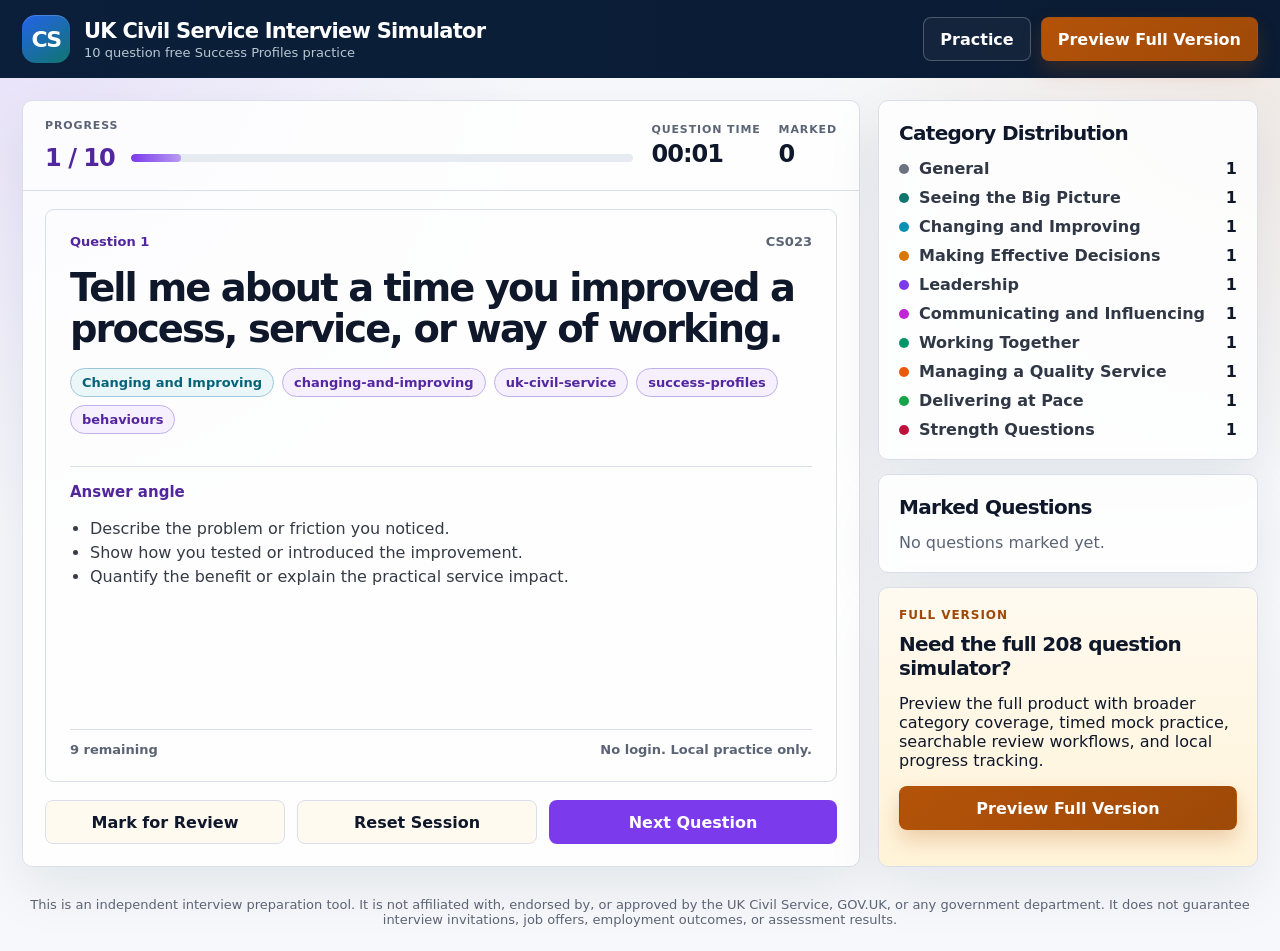
==== index.html @ 82d5f301 "update" ====
<!DOCTYPE html>
<html lang="en">
<head>
  <meta charset="UTF-8">
  <meta name="viewport" content="width=device-width, initial-scale=1.0">
  <title>UK Civil Service Interview Simulator | Success Profiles Practice</title>
  <meta name="description" content="UK Civil Service interview practice simulator for Success Profiles behaviours, strengths, experience, technical questions, personal statement follow ups, and panel follow ups.">
  <link rel="canonical" href="https://example.com/uk-civil-service-interview-simulator/">

  <meta property="og:title" content="UK Civil Service Interview Simulator">
  <meta property="og:description" content="Practise Civil Service Success Profiles interview questions with a focused free sample and preview the full 208 question simulator.">
  <meta property="og:type" content="website">
  <meta property="og:url" content="https://example.com/uk-civil-service-interview-simulator/">
  <meta property="og:image" content="https://example.com/uk-civil-service-interview-simulator/preview-assets/practice-session.png">

  <meta name="twitter:card" content="summary_large_image">
  <meta name="twitter:title" content="UK Civil Service Interview Simulator">
  <meta name="twitter:description" content="Success Profiles interview practice for behaviours, strengths, experience, technical prompts, and panel follow ups.">
  <meta name="twitter:image" content="https://example.com/uk-civil-service-interview-simulator/preview-assets/practice-session.png">

  <link rel="stylesheet" href="styles.css">

  <link rel="icon" href="favicon_io/favicon.ico" sizes="any">
  <link rel="icon" type="image/png" sizes="32x32" href="favicon_io/favicon-32x32.png">
  <link rel="icon" type="image/png" sizes="16x16" href="favicon_io/favicon-16x16.png">
  <link rel="apple-touch-icon" sizes="180x180" href="favicon_io/apple-touch-icon.png">
  <link rel="manifest" href="favicon_io/site.webmanifest">
  <meta name="theme-color" content="#0b1f3a">

  <script type="application/ld+json">
  {
    "@context": "https://schema.org",
    "@type": "SoftwareApplication",
    "name": "Civil Service Interview",
    "applicationCategory": "EducationalApplication",
    "operatingSystem": "Web, macOS, Windows",
    "description": "UK Civil Service interview practice simulator for Success Profiles behaviours, strengths, experience, technical questions, personal statement follow ups, and panel follow ups.",
    "url": "https://example.com/uk-civil-service-interview-simulator/",
    "offers": {
      "@type": "Offer",
      "price": "0.00",
      "priceCurrency": "USD"
    }
  }
  </script>
</head>
<body data-page="practice">
  <header class="topbar">
    <a class="brand" href="index.html" aria-label="UK Civil Service Interview Simulator">
      <span class="brand-mark">CS</span>
      <span>
        <strong>UK Civil Service Interview Simulator</strong>
        <small>10 question free Success Profiles practice</small>
      </span>
    </a>

    <nav class="top-actions" aria-label="Primary navigation">
      <a class="button button-ghost" href="#practice">Practice</a>
      <a class="button button-warm" href="preview.html">Preview Full Version</a>
    </nav>
  </header>

  <main class="page-shell">
    <section id="practice" class="practice-layout">
      <section class="practice-card" aria-label="Current practice question">
        <div class="session-bar">
          <div class="metric progress-metric">
            <span>Progress</span>
            <strong id="progressText">1 / 10</strong>
            <div class="progress-track" aria-hidden="true">
              <div id="progressFill" class="progress-fill"></div>
            </div>
          </div>

          <div class="metric">
            <span>Question Time</span>
            <strong id="timerText">00:00</strong>
          </div>

          <div class="metric">
            <span>Marked</span>
            <strong id="markedCount">0</strong>
          </div>
        </div>

        <article class="question-panel">
          <div class="question-meta">
            <span id="questionNumber">Question 1</span>
            <span id="questionId">CS001</span>
          </div>

          <h1 id="questionText">Tell me about yourself and how your background connects to this Civil Service role.</h1>

          <p id="questionNote" class="question-note" hidden></p>

          <div id="tagList" class="tag-list" aria-label="Question categories"></div>

          <div class="answer-angle">
            <h2>Answer angle</h2>
            <ul id="answerAngleList"></ul>
          </div>

          <div class="question-footer">
            <span id="remainingText">9 remaining</span>
            <span>No login. Local practice only.</span>
          </div>
        </article>

        <div class="practice-controls">
          <button id="reviewButton" class="button button-outline" type="button">Mark for Review</button>
          <button id="resetButton" class="button button-secondary" type="button">Reset Session</button>
          <button id="nextButton" class="button button-primary" type="button">Next Question</button>
        </div>
      </section>

      <aside class="side-stack" aria-label="Practice details">
        <section class="side-card">
          <h2>Category Distribution</h2>
          <div id="distributionList" class="distribution-list"></div>
        </section>

        <section class="side-card">
          <h2>Marked Questions</h2>
          <div id="markedList" class="marked-list">No questions marked yet.</div>
        </section>

        <section class="side-card full-card">
          <p class="eyebrow">Full version</p>
          <h2>Need the full 208 question simulator?</h2>
          <p>Preview the full product with broader category coverage, timed mock practice, searchable review workflows, and local progress tracking.</p>
          <a class="button button-warm full-width" href="preview.html">Preview Full Version</a>
          <p></p>
        <div class="a2a_kit a2a_kit_size_32 a2a_default_style">
          <a class="a2a_dd" href="https://www.addtoany.com/share"></a>
          <a class="a2a_button_facebook"></a>
          <a class="a2a_button_mastodon"></a>
          <a class="a2a_button_email"></a>
        </div>
        </section>
      </aside>
    </section>
  </main>

  <footer class="footer-note">This is an independent interview preparation tool. It is not affiliated with, endorsed by, or approved by the UK Civil Service, GOV.UK, or any government department. It does not guarantee interview invitations, job offers, employment outcomes, or assessment results.</footer>

  <script src="app.js"></script>
  <script defer src="https://static.addtoany.com/menu/page.js"></script>
</body>
</html>
---- styles.css ----
:root {
  --bg: #f6f8fb;
  --surface: #ffffff;
  --panel: #ffffff;
  --ink: #0f172a;
  --muted: #5b6475;
  --line: #d9dee8;
  --nav: #0b1f3a;
  --nav-2: #0a1b33;
  --accent: #7c3aed;
  --accent-strong: #52269c;
  --accent-deep: #632ebe;
  --warm: #b45309;
  --warm-strong: #9e4908;
  --warm-hover: #b45309;
  --warm-deep: #823c06;
  --shadow: 0 22px 55px rgba(15, 23, 42, 0.08);
  --brand-gradient-start: #2563eb;
  --brand-gradient-end: #0f766e;
  --progress-end: rgba(124, 58, 237, 0.45);
  --hero-accent-soft: rgba(124, 58, 237, 0.12);
  --hero-warm-soft: rgba(180, 83, 9, 0.1);
  --warm-shadow: rgba(180, 83, 9, 0.24);
  --warm-shadow-soft: rgba(180, 83, 9, 0.1);
  --warm-border: rgba(180, 83, 9, 0.3);
  --warm-ring: rgba(180, 83, 9, 0.18);
  --soft-warm-surface: #fffaf0;
  --soft-warm-surface-deep: #fff3d8;
  --note-surface: #fff7e6;
  --note-ink: #7b4c18;
  --preview-bg: #f8fbfd;
}

* {
  box-sizing: border-box;
}

html {
  scroll-behavior: smooth;
}

body {
  background:
    radial-gradient(circle at top left, var(--hero-accent-soft), transparent 34rem),
    radial-gradient(circle at top right, var(--hero-warm-soft), transparent 30rem),
    var(--bg);
  color: var(--ink);
  font-family: Inter, ui-sans-serif, system-ui, -apple-system, BlinkMacSystemFont, "Segoe UI", sans-serif;
  margin: 0;
}

a {
  color: inherit;
  text-decoration: none;
}

button,
input,
select {
  font: inherit;
}

h1,
h2,
h3,
p {
  margin-top: 0;
}

.topbar {
  align-items: center;
  background: linear-gradient(90deg, var(--nav), var(--nav-2));
  color: #fff;
  display: flex;
  gap: 24px;
  min-height: 78px;
  padding: 12px 22px;
  position: sticky;
  top: 0;
  z-index: 10;
}

.brand {
  align-items: center;
  display: inline-flex;
  gap: 14px;
  min-width: 0;
}

.brand-mark {
  align-items: center;
  background: linear-gradient(145deg, var(--brand-gradient-start), var(--brand-gradient-end));
  border-radius: 14px;
  box-shadow: inset 0 1px 0 rgba(255, 255, 255, 0.18);
  color: #ffffff;
  display: inline-flex;
  font-size: 22px;
  font-weight: 900;
  height: 48px;
  justify-content: center;
  letter-spacing: -0.08em;
  width: 48px;
}

.brand strong {
  display: block;
  font-size: 21px;
  letter-spacing: -0.035em;
}

.brand small {
  color: #b7c7d1;
  display: block;
  font-size: 13px;
  margin-top: 2px;
}

.top-actions {
  align-items: center;
  display: flex;
  gap: 10px;
  margin-left: auto;
}

.button {
  align-items: center;
  border: 1px solid transparent;
  border-radius: 8px;
  cursor: pointer;
  display: inline-flex;
  font-weight: 850;
  justify-content: center;
  min-height: 44px;
  padding: 10px 16px;
}

.button-primary {
  background: var(--accent);
  color: #fff;
}

.button-primary:hover {
  background: var(--accent-strong);
}

.button-warm {
  background: linear-gradient(145deg, var(--warm), var(--warm-strong));
  box-shadow: 0 10px 20px var(--warm-shadow);
  color: #fff;
}

.button-warm:hover {
  background: linear-gradient(145deg, var(--warm-hover), var(--warm-deep));
}

.button-outline,
.button-secondary {
  background: var(--soft-warm-surface);
  border-color: var(--line);
  color: var(--ink);
}

.button-ghost {
  background: rgba(255, 255, 255, 0.04);
  border-color: rgba(255, 255, 255, 0.24);
  color: #fff;
}

.button:disabled {
  cursor: default;
  opacity: 0.52;
}

.full-width {
  width: 100%;
}

.page-shell {
  margin: 0 auto;
  max-width: 1480px;
  padding: 22px;
}

.practice-card,
.side-card,
.waitlist-hero,
.feature-card {
  background: rgba(255, 255, 255, 0.86);
  border: 1px solid var(--line);
  border-radius: 10px;
  box-shadow: var(--shadow);
}

.eyebrow {
  color: var(--warm-strong);
  display: block;
  font-size: 12px;
  font-weight: 900;
  letter-spacing: 0.08em;
  margin: 0 0 10px;
  text-transform: uppercase;
}

.practice-layout {
  display: grid;
  gap: 18px;
  grid-template-columns: minmax(0, 1fr) 380px;
}

.practice-card {
  display: grid;
  grid-template-rows: auto minmax(420px, 1fr) auto;
  min-height: 610px;
  overflow: hidden;
}

.session-bar {
  align-items: center;
  border-bottom: 1px solid var(--line);
  display: grid;
  gap: 18px;
  grid-template-columns: minmax(260px, 1fr) auto auto;
  padding: 18px 22px;
}

.metric span {
  color: var(--muted);
  display: block;
  font-size: 11px;
  font-weight: 900;
  letter-spacing: 0.08em;
  margin-bottom: 4px;
  text-transform: uppercase;
}

.metric strong {
  display: block;
  font-size: 24px;
  letter-spacing: -0.04em;
}

.progress-metric {
  display: grid;
  gap: 8px 16px;
  grid-template-columns: auto minmax(120px, 1fr);
}

.progress-metric span {
  grid-column: 1 / -1;
}

.progress-metric strong {
  color: var(--accent-strong);
}

.progress-track {
  align-self: center;
  background: #e6eaf1;
  border-radius: 999px;
  height: 8px;
  overflow: hidden;
}

.progress-fill {
  background: linear-gradient(90deg, var(--accent), var(--progress-end));
  border-radius: inherit;
  height: 100%;
  width: 0;
}

.question-panel {
  border: 1px solid var(--line);
  border-radius: 9px;
  display: grid;
  grid-template-rows: auto auto auto minmax(0, 1fr) auto;
  margin: 18px 22px;
  min-height: 0;
  padding: 24px;
}

.question-meta,
.question-footer {
  align-items: center;
  color: var(--muted);
  display: flex;
  font-size: 13px;
  font-weight: 800;
  gap: 12px;
  justify-content: space-between;
}

.question-meta span:first-child {
  color: var(--accent-strong);
}

.question-panel h1 {
  font-size: clamp(28px, 3vw, 42px);
  letter-spacing: -0.05em;
  line-height: 1.08;
  margin: 18px 0;
}

.question-note {
  background: var(--note-surface);
  border-left: 4px solid var(--warm);
  border-radius: 6px;
  color: var(--note-ink);
  padding: 10px 12px;
}

.tag-list {
  display: flex;
  flex-wrap: wrap;
  gap: 8px;
  margin-bottom: 18px;
}

.tag-chip {
  --chip-color: var(--accent);
  background: color-mix(in srgb, var(--chip-color) 8%, white);
  border: 1px solid color-mix(in srgb, var(--chip-color) 28%, var(--line));
  border-radius: 999px;
  color: color-mix(in srgb, var(--chip-color) 68%, black);
  font-size: 13px;
  font-weight: 800;
  padding: 6px 11px;
}

.answer-angle {
  border-top: 1px solid var(--line);
  margin-top: 14px;
  padding-top: 16px;
}

.answer-angle h2 {
  color: var(--accent-strong);
  font-size: 15px;
  margin-bottom: 8px;
}

.answer-angle ul {
  color: #343b46;
  line-height: 1.5;
  margin-bottom: 0;
  padding-left: 20px;
}

.question-footer {
  border-top: 1px solid var(--line);
  padding-top: 12px;
}

.practice-controls {
  display: grid;
  gap: 12px;
  grid-template-columns: 1fr 1fr 1.2fr;
  padding: 0 22px 22px;
}

.side-stack {
  display: grid;
  gap: 14px;
}

.side-card {
  padding: 20px;
}

.side-card h2,
.feature-card h2 {
  font-size: 20px;
  letter-spacing: -0.035em;
  margin-bottom: 14px;
}

.distribution-list {
  display: grid;
  gap: 10px;
}

.distribution-row {
  align-items: center;
  display: grid;
  gap: 10px;
  grid-template-columns: 10px minmax(0, 1fr) auto;
}

.category-dot {
  background: var(--category-color);
  border-radius: 999px;
  height: 10px;
  width: 10px;
}

.distribution-row span:nth-child(2) {
  color: #303846;
  font-weight: 750;
}

.marked-list {
  color: var(--muted);
  display: grid;
  gap: 8px;
}

.marked-item {
  background: #fff;
  border: 1px solid var(--line);
  border-radius: 8px;
  padding: 10px;
}

.marked-item strong {
  color: var(--accent-strong);
  display: block;
  margin-bottom: 4px;
}

.full-card {
  background: linear-gradient(180deg, var(--soft-warm-surface), var(--soft-warm-surface-deep));
}

.footer-note {
  color: var(--muted);
  font-size: 13px;
  padding: 8px 22px 24px;
  text-align: center;
}

.waitlist-page {
  background:
    radial-gradient(circle at 3% 50%, var(--hero-accent-soft), transparent 13rem),
    radial-gradient(circle at 97% 12%, var(--hero-accent-soft), transparent 13rem),
    var(--preview-bg);
  border-radius: 0 0 22px 22px;
  min-height: 100vh;
  overflow: hidden;
}

.waitlist-shell {
  margin: 0 auto;
  max-width: 1320px;
  padding: 52px clamp(22px, 5vw, 66px) 42px;
  position: relative;
}

.waitlist-landing-hero {
  display: grid;
  justify-items: center;
  padding: 8px 0 38px;
  position: relative;
  text-align: center;
}

.hero-dot-field {
  background-image: radial-gradient(rgba(71, 85, 105, 0.22) 1px, transparent 1px);
  background-size: 14px 14px;
  height: 112px;
  opacity: 0.65;
  pointer-events: none;
  position: absolute;
  width: 150px;
}

.hero-dot-left {
  left: 0;
  top: 8px;
}

.hero-dot-right {
  bottom: 36px;
  right: 50px;
}

.hero-glow {
  background: var(--hero-accent-soft);
  border-radius: 999px;
  filter: blur(1px);
  pointer-events: none;
  position: absolute;
}

.hero-glow-left {
  height: 260px;
  left: -140px;
  top: 180px;
  width: 260px;
}

.hero-glow-right {
  height: 270px;
  right: -150px;
  top: -92px;
  width: 270px;
}

.client-badge {
  align-items: center;
  background: var(--hero-accent-soft);
  border-radius: 999px;
  color: var(--accent-strong);
  display: inline-flex;
  font-weight: 900;
  gap: 10px;
  margin-bottom: 22px;
  padding: 10px 20px;
}

.client-badge .bi {
  font-size: 20px;
  line-height: 1;
}

.waitlist-landing-hero h1 {
  font-size: clamp(42px, 6vw, 76px);
  letter-spacing: -0.065em;
  line-height: 0.98;
  margin: 0 auto 24px;
  max-width: 780px;
}

.waitlist-landing-hero p {
  color: #283449;
  font-size: 20px;
  line-height: 1.45;
  margin: 0 auto 30px;
  max-width: 650px;
}

.hero-cta {
  font-size: 22px;
  min-height: 64px;
  min-width: 340px;
}

.trust-row {
  align-items: center;
  color: #435069;
  display: flex;
  flex-wrap: wrap;
  font-weight: 750;
  gap: 0;
  justify-content: center;
  margin-top: 24px;
}

.trust-row span {
  align-items: center;
  display: inline-flex;
  gap: 9px;
  padding: 0 24px;
}

.trust-row .bi {
  font-size: 18px;
}

.trust-row span + span {
  border-left: 1px solid #cfd6e3;
}

.waitlist-feature-grid {
  display: grid;
  gap: 18px;
  grid-template-columns: repeat(4, minmax(0, 1fr));
  margin-top: 8px;
}

.waitlist-feature-card {
  background: rgba(255, 255, 255, 0.92);
  border: 1px solid #edf1f5;
  border-radius: 12px;
  box-shadow: 0 18px 38px rgba(15, 23, 42, 0.08);
  min-height: 230px;
  padding: 26px;
}

.feature-icon {
  align-items: center;
  border-radius: 999px;
  display: inline-flex;
  font-size: 34px;
  font-weight: 900;
  height: 66px;
  justify-content: center;
  margin-bottom: 22px;
  width: 66px;
}

.feature-icon .bi,
.price-badge .bi {
  line-height: 1;
}

.feature-icon.teal {
  background: var(--hero-accent-soft);
  color: var(--accent-deep);
}

.feature-icon.gold {
  background: var(--hero-warm-soft);
  color: var(--warm-strong);
}

.waitlist-feature-card h2 {
  font-size: 21px;
  letter-spacing: -0.035em;
  margin-bottom: 28px;
  position: relative;
}

.waitlist-feature-card h2::after {
  background: var(--accent);
  bottom: -13px;
  content: "";
  height: 2px;
  left: 0;
  position: absolute;
  width: 34px;
}

.waitlist-feature-card p {
  color: #283449;
  font-size: 17px;
  line-height: 1.45;
  margin: 0;
}

.product-preview-section {
  margin-top: 30px;
}

.preview-copy {
  align-items: end;
  display: grid;
  gap: 24px;
  grid-template-columns: minmax(0, 0.75fr) minmax(280px, 0.55fr);
  margin-bottom: 18px;
}

.preview-copy h2 {
  font-size: clamp(30px, 4vw, 46px);
  letter-spacing: -0.055em;
  margin: 0;
}

.preview-copy p {
  color: #344155;
  font-size: 17px;
  line-height: 1.5;
  margin: 0;
}

.preview-showcase {
  display: grid;
  gap: 18px;
  grid-template-columns: minmax(0, 1.35fr) minmax(300px, 0.65fr);
}

.preview-showcase.single-column {
  grid-template-columns: 1fr;
}

.preview-showcase figure {
  margin: 0;
}

.preview-main,
.preview-thumbs figure {
  background: rgba(255, 255, 255, 0.94);
  border: 1px solid #edf1f5;
  border-radius: 14px;
  box-shadow: 0 20px 45px rgba(15, 23, 42, 0.10);
  overflow: hidden;
}

.preview-main img,
.preview-thumbs img {
  display: block;
  height: auto;
  width: 100%;
}

.preview-main figcaption,
.preview-thumbs figcaption {
  color: #344155;
  font-weight: 850;
  padding: 14px 18px 16px;
}

.preview-placeholder {
  align-items: center;
  color: var(--muted);
  display: grid;
  font-size: 18px;
  min-height: 280px;
  padding: 32px;
  place-items: center;
  text-align: center;
}

.preview-thumbs {
  display: grid;
  gap: 14px;
}

.preview-thumbs figure {
  box-shadow: 0 14px 28px rgba(15, 23, 42, 0.08);
}

.preview-thumbs figcaption {
  font-size: 14px;
  padding: 10px 14px 12px;
}

.early-access-band {
  align-items: center;
  background: linear-gradient(135deg, var(--soft-warm-surface), var(--soft-warm-surface-deep));
  border: 1px solid var(--warm-border);
  border-radius: 12px;
  box-shadow: 0 16px 35px var(--warm-shadow-soft);
  display: grid;
  gap: 26px;
  grid-template-columns: auto minmax(0, 1fr) minmax(220px, 300px);
  margin-top: 28px;
  padding: 28px 34px;
}

.price-badge {
  align-items: center;
  background: linear-gradient(145deg, var(--warm), var(--warm-strong));
  border: 8px solid var(--warm-ring);
  border-radius: 999px;
  color: #fff;
  display: inline-flex;
  font-size: 36px;
  font-weight: 900;
  height: 92px;
  justify-content: center;
  width: 92px;
}

.early-access-band h2 {
  font-size: clamp(28px, 3vw, 36px);
  letter-spacing: -0.05em;
  margin-bottom: 6px;
}

.early-access-band h2 span {
  color: var(--warm-strong);
}

.early-access-band p {
  color: #344155;
  font-size: 17px;
  line-height: 1.45;
  margin: 0;
}

.price-cta {
  font-size: 20px;
  min-height: 62px;
}

.faq-section {
  margin-top: 34px;
}

.faq-header {
  margin: 0 auto 18px;
  max-width: 760px;
  text-align: center;
}

.faq-header h2 {
  font-size: clamp(30px, 4vw, 46px);
  letter-spacing: -0.055em;
  line-height: 1.05;
  margin-bottom: 12px;
}

.faq-header p {
  color: var(--muted);
  font-size: 17px;
  line-height: 1.5;
  margin: 0 auto;
}

.faq-grid {
  display: grid;
  gap: 16px;
  grid-template-columns: repeat(2, minmax(0, 1fr));
}

.faq-card {
  background: rgba(255, 255, 255, 0.92);
  border: 1px solid #edf1f5;
  border-radius: 12px;
  box-shadow: 0 14px 30px rgba(15, 23, 42, 0.06);
  padding: 22px;
}

.faq-card h3 {
  font-size: 19px;
  letter-spacing: -0.035em;
  line-height: 1.2;
  margin-bottom: 10px;
}

.faq-card p {
  color: #344155;
  font-size: 16px;
  line-height: 1.5;
  margin: 0;
}

@media (max-width: 980px) {
  .practice-layout,
  .waitlist-hero {
    grid-template-columns: 1fr;
  }

  .waitlist-feature-grid,
  .preview-copy,
  .preview-showcase,
  .early-access-band,
  .faq-grid {
    grid-template-columns: 1fr;
  }

  .price-cta,
  .hero-cta {
    width: 100%;
  }
}

@media (max-width: 720px) {
  .topbar,
  .top-actions {
    align-items: stretch;
    flex-direction: column;
  }

  .top-actions {
    margin-left: 0;
    width: 100%;
  }

  .page-shell {
    padding: 14px;
  }

  .session-bar,
  .practice-controls {
    grid-template-columns: 1fr;
  }

  .practice-card {
    display: block;
    min-height: 0;
  }

  .question-panel {
    display: block;
    min-height: 330px;
  }

  .question-panel h1 {
    font-size: 28px;
  }

  .waitlist-shell {
    padding: 34px 16px 28px;
  }

  .waitlist-landing-hero h1 {
    font-size: 42px;
  }

  .waitlist-landing-hero p {
    font-size: 18px;
  }

  .trust-row {
    align-items: stretch;
    flex-direction: column;
    gap: 10px;
  }

  .trust-row span {
    padding: 0;
  }

  .trust-row span + span {
    border-left: 0;
  }

  .early-access-band {
    padding: 22px;
  }

  .hero-cta {
    min-width: 0;
  }
}
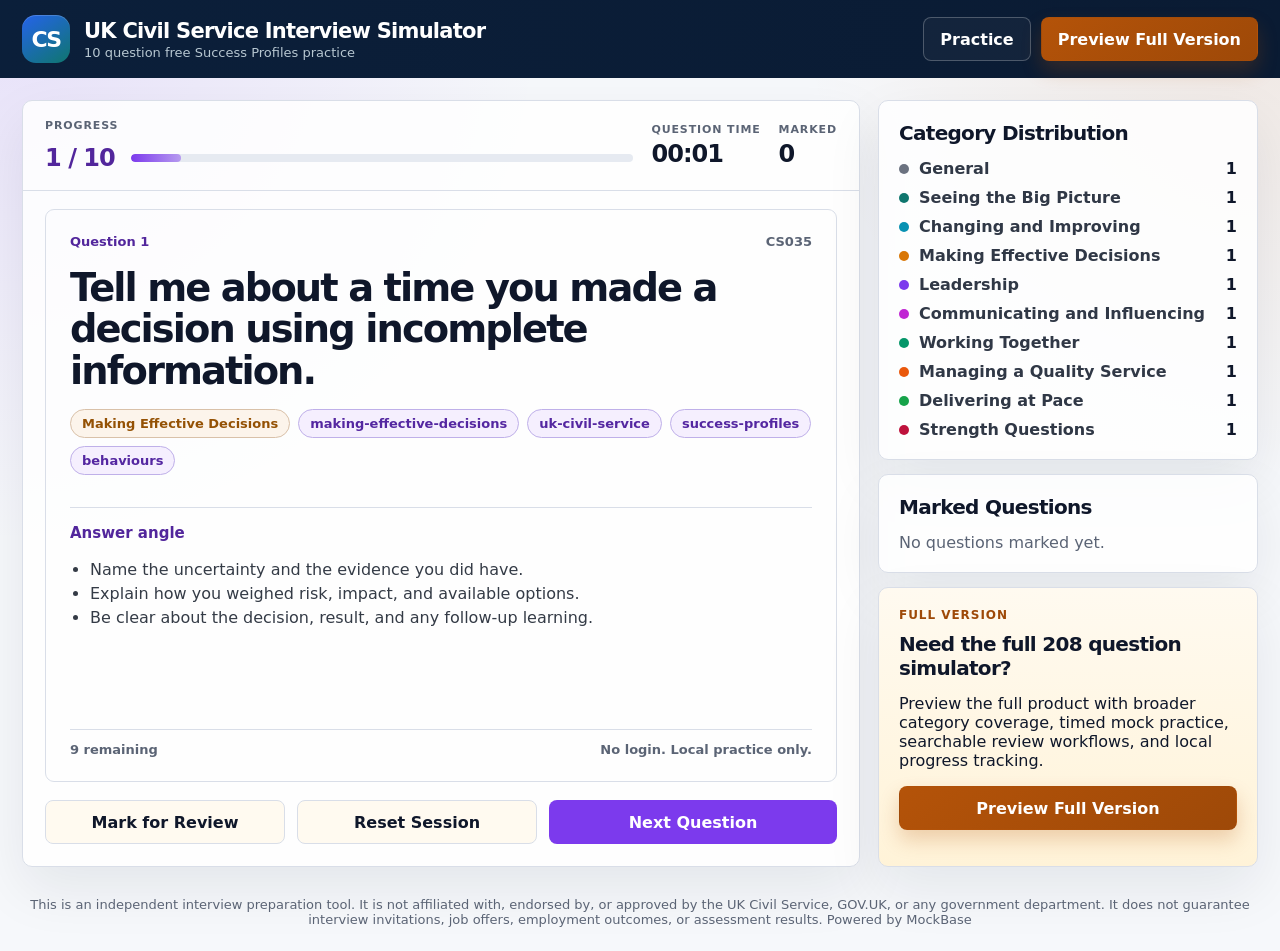
==== commit 736fe7d3: "updatge" ====
--- a/index.html
+++ b/index.html
@@ -5,18 +5,18 @@
   <meta name="viewport" content="width=device-width, initial-scale=1.0">
   <title>UK Civil Service Interview Simulator | Success Profiles Practice</title>
   <meta name="description" content="UK Civil Service interview practice simulator for Success Profiles behaviours, strengths, experience, technical questions, personal statement follow ups, and panel follow ups.">
-  <link rel="canonical" href="https://example.com/uk-civil-service-interview-simulator/">
+  <link rel="canonical" href="https://ukcivilservice.mockbase.app/">
 
   <meta property="og:title" content="UK Civil Service Interview Simulator">
   <meta property="og:description" content="Practise Civil Service Success Profiles interview questions with a focused free sample and preview the full 208 question simulator.">
   <meta property="og:type" content="website">
-  <meta property="og:url" content="https://example.com/uk-civil-service-interview-simulator/">
-  <meta property="og:image" content="https://example.com/uk-civil-service-interview-simulator/preview-assets/practice-session.png">
+  <meta property="og:url" content="https://ukcivilservice.mockbase.app/">
+  <meta property="og:image" content="https://ukcivilservice.mockbase.app/preview-assets/practice-session.png">
 
   <meta name="twitter:card" content="summary_large_image">
   <meta name="twitter:title" content="UK Civil Service Interview Simulator">
   <meta name="twitter:description" content="Success Profiles interview practice for behaviours, strengths, experience, technical prompts, and panel follow ups.">
-  <meta name="twitter:image" content="https://example.com/uk-civil-service-interview-simulator/preview-assets/practice-session.png">
+  <meta name="twitter:image" content="https://ukcivilservice.mockbase.app/preview-assets/practice-session.png">
 
   <link rel="stylesheet" href="styles.css">
 
@@ -35,7 +35,7 @@
     "applicationCategory": "EducationalApplication",
     "operatingSystem": "Web, macOS, Windows",
     "description": "UK Civil Service interview practice simulator for Success Profiles behaviours, strengths, experience, technical questions, personal statement follow ups, and panel follow ups.",
-    "url": "https://example.com/uk-civil-service-interview-simulator/",
+    "url": "https://ukcivilservice.mockbase.app",
     "offers": {
       "@type": "Offer",
       "price": "0.00",
@@ -141,7 +141,7 @@
     </section>
   </main>
 
-  <footer class="footer-note">This is an independent interview preparation tool. It is not affiliated with, endorsed by, or approved by the UK Civil Service, GOV.UK, or any government department. It does not guarantee interview invitations, job offers, employment outcomes, or assessment results.</footer>
+  <footer class="footer-note">This is an independent interview preparation tool. It is not affiliated with, endorsed by, or approved by the UK Civil Service, GOV.UK, or any government department. It does not guarantee interview invitations, job offers, employment outcomes, or assessment results. Powered by <a href="https://mockbase.app/#products" target="_blank">MockBase</a></footer>
 
   <script src="app.js"></script>
   <script defer src="https://static.addtoany.com/menu/page.js"></script>
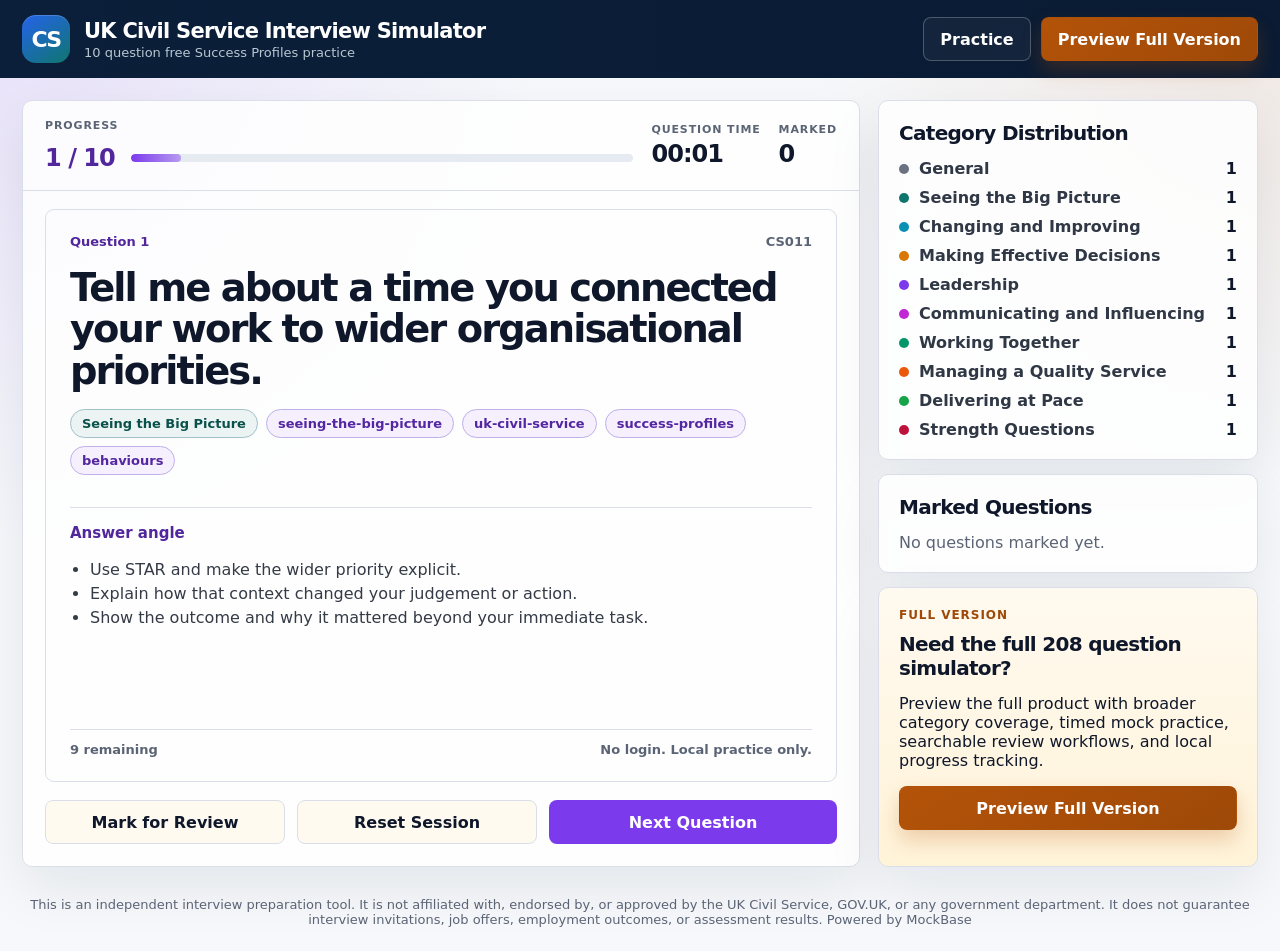
==== commit d07ecbb8: "update" ====
--- a/index.html
+++ b/index.html
@@ -43,6 +43,17 @@
     }
   }
   </script>
+
+  <!-- Google tag (gtag.js) -->
+<script async src="https://www.googletagmanager.com/gtag/js?id=G-8JYRV4QN2E"></script>
+<script>
+  window.dataLayer = window.dataLayer || [];
+  function gtag(){dataLayer.push(arguments);}
+  gtag('js', new Date());
+
+  gtag('config', 'G-8JYRV4QN2E');
+</script>
+
 </head>
 <body data-page="practice">
   <header class="topbar">
